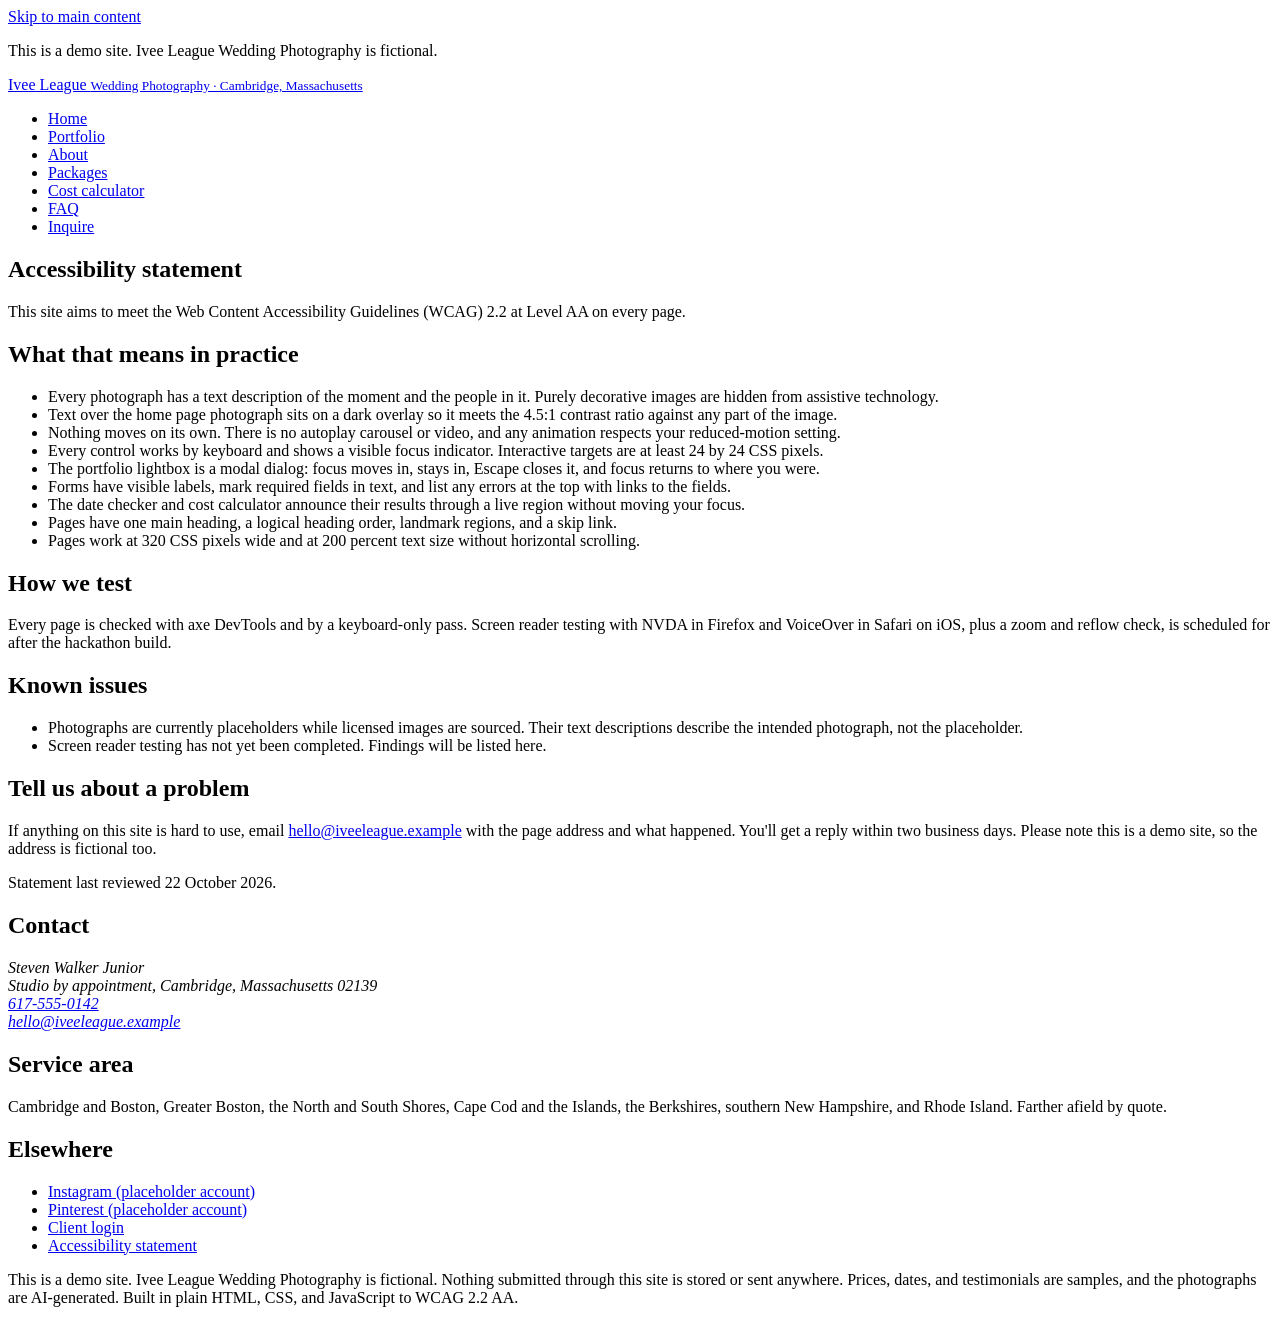
==== accessibility.html @ b7129be0 "Swap placeholder images for AI-generated photos Twelve team-supplied AI images converted to JPEG wit" ====
<!DOCTYPE html>
<html lang="en">
<head>
  <meta charset="utf-8">
  <meta name="viewport" content="width=device-width, initial-scale=1">
  <title>Accessibility statement · Ivee League Wedding Photography</title>
  <meta name="description" content="Ivee League Wedding Photography aims for WCAG 2.2 Level AA on every page. Known issues and how to report a problem.">
  <link rel="stylesheet" href="css/site.css">
</head>
<body>
  <a class="skip-link" href="#main">Skip to main content</a>

  <header class="site-header">
    <p class="demo-notice">This is a demo site. Ivee League Wedding Photography is fictional.</p>
    <div class="container">
      <a class="brand" href="index.html">Ivee League <small>Wedding Photography · Cambridge, Massachusetts</small></a>
      <nav class="site-nav" aria-label="Main">
        <ul>
        <li><a href="index.html">Home</a></li>
        <li><a href="portfolio.html">Portfolio</a></li>
        <li><a href="about.html">About</a></li>
        <li><a href="packages.html">Packages</a></li>
        <li><a href="calculator.html">Cost calculator</a></li>
        <li><a href="faq.html">FAQ</a></li>
        <li><a href="inquire.html" class="nav-cta">Inquire</a></li>
        </ul>
      </nav>
    </div>
  </header>

  <main id="main" tabindex="-1">

    <section class="container">
      <h1>Accessibility statement</h1>
      <div class="narrow flow">
        <p class="lede">This site aims to meet the Web Content Accessibility Guidelines (WCAG) 2.2 at Level AA on every page.</p>

        <h2>What that means in practice</h2>
        <ul>
          <li>Every photograph has a text description of the moment and the people in it. Purely decorative images are hidden from assistive technology.</li>
          <li>Text over the home page photograph sits on a dark overlay so it meets the 4.5:1 contrast ratio against any part of the image.</li>
          <li>Nothing moves on its own. There is no autoplay carousel or video, and any animation respects your reduced-motion setting.</li>
          <li>Every control works by keyboard and shows a visible focus indicator. Interactive targets are at least 24 by 24 CSS pixels.</li>
          <li>The portfolio lightbox is a modal dialog: focus moves in, stays in, Escape closes it, and focus returns to where you were.</li>
          <li>Forms have visible labels, mark required fields in text, and list any errors at the top with links to the fields.</li>
          <li>The date checker and cost calculator announce their results through a live region without moving your focus.</li>
          <li>Pages have one main heading, a logical heading order, landmark regions, and a skip link.</li>
          <li>Pages work at 320 CSS pixels wide and at 200 percent text size without horizontal scrolling.</li>
        </ul>

        <h2>How we test</h2>
        <p>Every page is checked with axe DevTools and by a keyboard-only pass. Screen reader testing with NVDA in Firefox and VoiceOver in Safari on iOS, plus a zoom and reflow check, is scheduled for after the hackathon build.</p>

        <h2>Known issues</h2>
        <ul>
          <li>Photographs are currently placeholders while licensed images are sourced. Their text descriptions describe the intended photograph, not the placeholder.</li>
          <li>Screen reader testing has not yet been completed. Findings will be listed here.</li>
        </ul>

        <h2>Tell us about a problem</h2>
        <p>If anything on this site is hard to use, email <a href="mailto:hello@iveeleague.example?subject=Website%20accessibility">hello@iveeleague.example</a> with the page address and what happened. You'll get a reply within two business days. Please note this is a demo site, so the address is fictional too.</p>

        <p class="muted">Statement last reviewed 22 October 2026.</p>
      </div>
    </section>

  </main>

  <footer class="site-footer">
    <div class="container">
      <div>
        <h2>Contact</h2>
        <address>
          Steven Walker Junior<br>
          Studio by appointment, Cambridge, Massachusetts 02139<br>
          <a href="tel:+16175550142">617-555-0142</a><br>
          <a href="mailto:hello@iveeleague.example">hello@iveeleague.example</a>
        </address>
      </div>
      <div>
        <h2>Service area</h2>
        <p>Cambridge and Boston, Greater Boston, the North and South Shores, Cape Cod and the Islands, the Berkshires, southern New Hampshire, and Rhode Island. Farther afield by quote.</p>
      </div>
      <div>
        <h2>Elsewhere</h2>
        <ul>
          <li><a href="https://www.instagram.com/iveeleague.demo">Instagram (placeholder account)</a></li>
          <li><a href="https://www.pinterest.com/iveeleaguedemo">Pinterest (placeholder account)</a></li>
          <li><a href="client-login.html">Client login</a></li>
          <li><a href="accessibility.html">Accessibility statement</a></li>
        </ul>
      </div>
      <p class="footer-legal">This is a demo site. Ivee League Wedding Photography is fictional. Nothing submitted through this site is stored or sent anywhere. Prices, dates, and testimonials are samples, and the photographs are AI-generated. Built in plain HTML, CSS, and JavaScript to WCAG 2.2 AA.</p>
    </div>
  </footer>
</body>
</html>
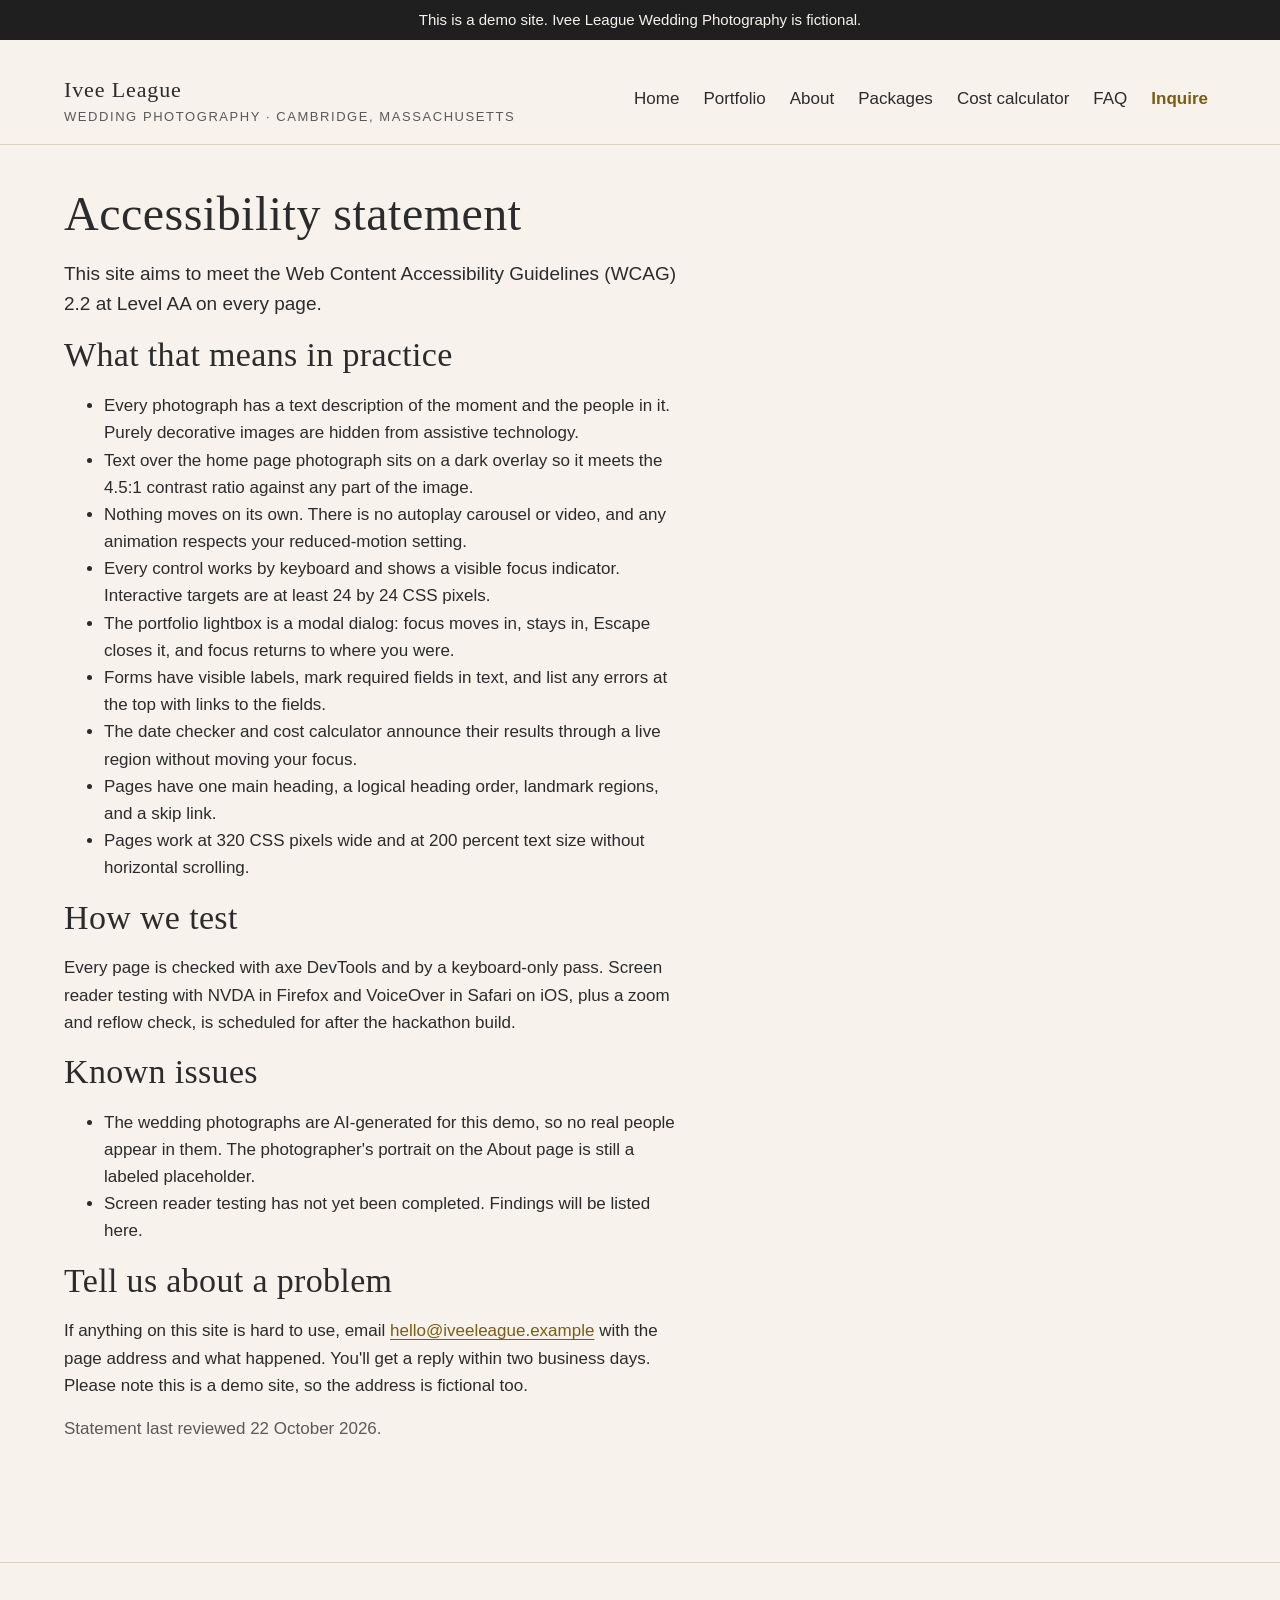
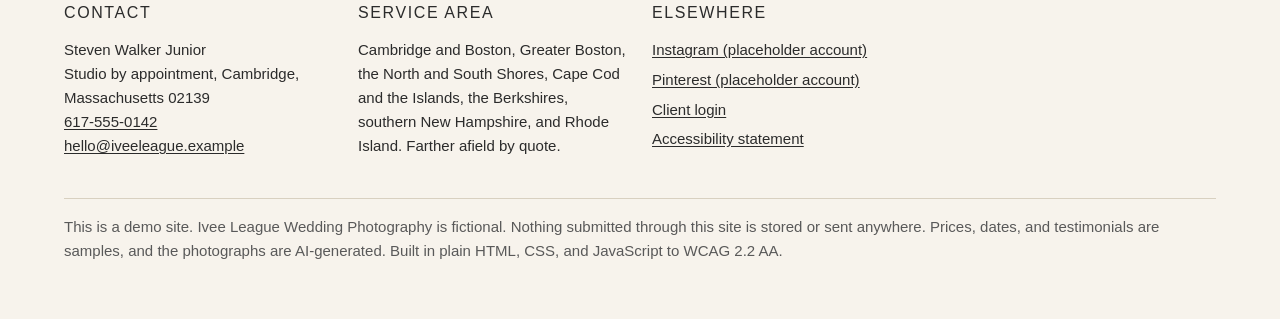
==== commit 20f21a66: "Accessibility statement: update known issues after the image swap Co-Authored-By: Claude Fable 5.1 <" ====
--- a/accessibility.html
+++ b/accessibility.html
@@ -53,7 +53,7 @@
 
         <h2>Known issues</h2>
         <ul>
-          <li>Photographs are currently placeholders while licensed images are sourced. Their text descriptions describe the intended photograph, not the placeholder.</li>
+          <li>The wedding photographs are AI-generated for this demo, so no real people appear in them. The photographer's portrait on the About page is still a labeled placeholder.</li>
           <li>Screen reader testing has not yet been completed. Findings will be listed here.</li>
         </ul>
 
--- a/css/site.css
+++ b/css/site.css
@@ -0,0 +1,317 @@
+/* Ivee League Wedding Photography — site styles
+   Palette and type are tokens so the whole site can be re-tuned in one place.
+   Contrast (WCAG 2.2 AA): charcoal on ivory 12.8:1, gold on ivory 5.6:1,
+   ivory on gold 5.6:1, muted text on ivory 6.3:1. */
+
+:root {
+  --ivory: #F7F3EC;
+  --ivory-deep: #EFE8DB;
+  --charcoal: #2B2B2B;
+  --charcoal-deep: #1F1F1F;
+  --muted: #595959;
+  --gold: #7A5C12;
+  --gold-soft: #C9B27A;   /* decorative rules only, never text */
+  --rule: #D8D0C0;
+  --error: #9B1C1C;       /* 7.6:1 on ivory */
+  --success: #1F5E3A;     /* 7.3:1 on ivory */
+  --focus: #1F4FA3;       /* 6.7:1 on ivory, 3:1+ against every surface */
+
+  --font-serif: "Iowan Old Style", "Palatino Linotype", Palatino, Georgia, "Times New Roman", serif;
+  --font-sans: -apple-system, BlinkMacSystemFont, "Segoe UI", Roboto, "Helvetica Neue", Arial, sans-serif;
+
+  --measure: 65ch;
+  --space-1: 0.5rem;
+  --space-2: 1rem;
+  --space-3: 1.5rem;
+  --space-4: 2.5rem;
+  --space-5: 4rem;
+  --radius: 2px;
+  --target: 44px;         /* comfortably above the 24px minimum (2.5.8) */
+}
+
+/* ---- Reset and base ---- */
+*, *::before, *::after { box-sizing: border-box; }
+html { -webkit-text-size-adjust: 100%; scroll-behavior: smooth; }
+body {
+  margin: 0;
+  background: var(--ivory);
+  color: var(--charcoal);
+  font-family: var(--font-sans);
+  font-size: 1.0625rem;
+  line-height: 1.6;
+}
+img, svg, picture { max-width: 100%; height: auto; display: block; }
+h1, h2, h3, h4 {
+  font-family: var(--font-serif);
+  font-weight: 400;
+  line-height: 1.2;
+  margin: 0 0 var(--space-2);
+  letter-spacing: 0.01em;
+}
+h1 { font-size: clamp(2rem, 5vw, 3rem); }
+h2 { font-size: clamp(1.5rem, 3.5vw, 2.125rem); }
+h3 { font-size: 1.3125rem; }
+p, ul, ol, dl, table, figure { margin: 0 0 var(--space-2); }
+a { color: var(--gold); text-decoration: underline; text-underline-offset: 0.15em; }
+a:hover { color: var(--charcoal); }
+hr { border: 0; border-top: 1px solid var(--rule); margin: var(--space-4) 0; }
+code { font-family: ui-monospace, Menlo, Consolas, monospace; font-size: 0.95em; }
+small, .muted { color: var(--muted); }
+.lede { font-size: 1.1875rem; max-width: var(--measure); }
+
+/* ---- Focus: visible everywhere, never clipped by sticky header ---- */
+:focus-visible {
+  outline: 3px solid var(--focus);
+  outline-offset: 3px;
+  box-shadow: 0 0 0 6px var(--ivory);
+}
+:target { scroll-margin-top: 6rem; }
+[id] { scroll-margin-top: 6rem; }
+
+/* ---- Motion: nothing moves unless the reader allows it ---- */
+@media (prefers-reduced-motion: reduce) {
+  html { scroll-behavior: auto; }
+  *, *::before, *::after { animation: none !important; transition: none !important; }
+}
+
+/* ---- Utilities ---- */
+.visually-hidden {
+  position: absolute !important;
+  width: 1px; height: 1px;
+  padding: 0; margin: -1px;
+  overflow: hidden; clip: rect(0 0 0 0); clip-path: inset(50%);
+  white-space: nowrap; border: 0;
+}
+.container { width: min(100% - 2rem, 72rem); margin-inline: auto; }
+.narrow { max-width: var(--measure); }
+.flow > * + * { margin-top: var(--space-2); }
+.center { text-align: center; }
+.rule-top { border-top: 1px solid var(--rule); padding-top: var(--space-3); }
+
+/* ---- Skip link ---- */
+.skip-link {
+  position: absolute; top: 0; left: 0;
+  padding: var(--space-1) var(--space-2);
+  background: var(--charcoal); color: var(--ivory);
+  transform: translateY(-120%);
+  z-index: 100;
+}
+.skip-link:focus { transform: none; outline-offset: -3px; }
+
+/* ---- Demo notice ---- */
+.demo-notice {
+  background: var(--charcoal-deep);
+  color: var(--ivory);
+  font-size: 0.9375rem;
+  text-align: center;
+  padding: var(--space-1) var(--space-2);
+}
+.demo-notice a { color: var(--ivory); }
+
+/* ---- Header and navigation ---- */
+.site-header {
+  border-bottom: 1px solid var(--rule);
+  background: var(--ivory);
+}
+.site-header .container {
+  display: flex; flex-wrap: wrap; align-items: center; justify-content: space-between;
+  gap: var(--space-2); padding-block: var(--space-2);
+}
+.brand {
+  font-family: var(--font-serif); font-size: 1.375rem; letter-spacing: 0.04em;
+  color: var(--charcoal); text-decoration: none;
+}
+.brand small { display: block; font-family: var(--font-sans); font-size: 0.8125rem; letter-spacing: 0.12em; text-transform: uppercase; }
+.site-nav ul { list-style: none; margin: 0; padding: 0; display: flex; flex-wrap: wrap; gap: 0 var(--space-1); }
+.site-nav a {
+  display: inline-flex; align-items: center; min-height: var(--target);
+  padding: 0 var(--space-1); color: var(--charcoal); text-decoration: none;
+  border-bottom: 2px solid transparent;
+}
+.site-nav a:hover { border-bottom-color: var(--gold-soft); }
+.site-nav a[aria-current="page"] { border-bottom-color: var(--gold); font-weight: 600; }
+.site-nav .nav-cta { color: var(--gold); font-weight: 600; }
+
+/* ---- Buttons ---- */
+.button {
+  display: inline-flex; align-items: center; justify-content: center;
+  min-height: var(--target); padding: 0.6rem 1.4rem;
+  font: inherit; font-weight: 600; letter-spacing: 0.02em;
+  background: var(--charcoal); color: var(--ivory);
+  border: 2px solid var(--charcoal); border-radius: var(--radius);
+  text-decoration: none; cursor: pointer;
+}
+.button:hover { background: var(--charcoal-deep); color: var(--ivory); }
+.button-gold { background: var(--gold); border-color: var(--gold); }
+.button-gold:hover { background: #5E4609; border-color: #5E4609; }
+.button-outline { background: transparent; color: var(--charcoal); }
+.button-outline:hover { background: var(--ivory-deep); color: var(--charcoal); }
+.button:disabled, .button[aria-disabled="true"] { opacity: 0.55; cursor: not-allowed; }
+.cta-row { display: flex; flex-wrap: wrap; gap: var(--space-2); }
+
+/* ---- Hero: overlay keeps text at 4.5:1 regardless of the photo ---- */
+.hero { position: relative; isolation: isolate; color: var(--ivory); }
+.hero img { width: 100%; height: min(70vh, 640px); object-fit: cover; }
+.hero::after {
+  content: ""; position: absolute; inset: 0; z-index: 1;
+  background: linear-gradient(to top, rgba(31,31,31,0.88) 0%, rgba(31,31,31,0.65) 55%, rgba(31,31,31,0.35) 100%);
+}
+.hero-text {
+  position: absolute; inset: auto 0 0 0; z-index: 2;
+  padding: var(--space-4) 0;
+}
+.hero-text h1, .hero-text p { color: var(--ivory); text-shadow: 0 1px 2px rgba(0,0,0,0.5); }
+.hero-text p { font-size: 1.25rem; max-width: 40ch; }
+
+/* ---- Sections ---- */
+section { padding-block: var(--space-4); }
+.section-title { display: flex; align-items: center; gap: var(--space-2); }
+.section-title::after { content: ""; flex: 1; height: 1px; background: var(--rule); }
+
+/* ---- Photo grid and cards ---- */
+.photo-grid {
+  display: grid; gap: var(--space-2);
+  grid-template-columns: repeat(auto-fill, minmax(min(100%, 16rem), 1fr));
+  list-style: none; padding: 0; margin: 0;
+}
+.photo-grid img { aspect-ratio: 3 / 2; object-fit: cover; width: 100%; background: var(--ivory-deep); }
+.photo-grid .portrait img { aspect-ratio: 2 / 3; }
+.photo-grid button {
+  display: block; width: 100%; padding: 0; border: 0; background: none; cursor: pointer;
+}
+.photo-grid figcaption { font-size: 0.9375rem; color: var(--muted); margin-top: var(--space-1); }
+
+.card {
+  border: 1px solid var(--rule); padding: var(--space-3); background: #FFFDF9;
+}
+.card-grid { display: grid; gap: var(--space-2); grid-template-columns: repeat(auto-fit, minmax(min(100%, 18rem), 1fr)); }
+
+/* ---- Filter chips (aria-pressed shows state, not color alone) ---- */
+.filters { display: flex; flex-wrap: wrap; gap: var(--space-1); margin-bottom: var(--space-3); }
+.chip {
+  min-height: var(--target); padding: 0.4rem 1rem;
+  font: inherit; background: transparent; color: var(--charcoal);
+  border: 1px solid var(--charcoal); border-radius: 999px; cursor: pointer;
+}
+.chip[aria-pressed="true"] { background: var(--charcoal); color: var(--ivory); }
+.chip[aria-pressed="true"]::before { content: "✓ "; }
+
+/* ---- Testimonial ---- */
+.testimonial { border-left: 3px solid var(--gold-soft); padding-left: var(--space-3); max-width: var(--measure); }
+.testimonial blockquote { margin: 0; font-family: var(--font-serif); font-size: 1.25rem; }
+.testimonial .label { display: block; font-size: 0.8125rem; letter-spacing: 0.1em; text-transform: uppercase; color: var(--muted); margin-bottom: var(--space-1); }
+
+/* ---- Tables ---- */
+table { border-collapse: collapse; width: 100%; }
+th, td { text-align: left; padding: 0.75rem; border-bottom: 1px solid var(--rule); vertical-align: top; }
+th { font-weight: 600; }
+thead th { border-bottom: 2px solid var(--charcoal); }
+.table-wrap { overflow-x: auto; }
+.price { font-family: var(--font-serif); font-size: 1.5rem; }
+
+/* ---- Forms ---- */
+fieldset { border: 1px solid var(--rule); padding: var(--space-2) var(--space-3); margin: 0 0 var(--space-3); }
+legend { font-family: var(--font-serif); font-size: 1.25rem; padding: 0 var(--space-1); }
+.field { margin-bottom: var(--space-3); max-width: 36rem; }
+.field label, .field .label { display: block; font-weight: 600; margin-bottom: 0.25rem; }
+.field .hint { display: block; color: var(--muted); font-size: 0.9375rem; margin-bottom: 0.4rem; }
+input:not([type="checkbox"]):not([type="radio"]), select, textarea {
+  width: 100%; min-height: var(--target); padding: 0.5rem 0.75rem;
+  font: inherit; color: var(--charcoal); background: #fff;
+  border: 1px solid var(--muted); border-radius: var(--radius);
+}
+textarea { min-height: 8rem; resize: vertical; }
+input[type="checkbox"], input[type="radio"] { width: 1.5rem; height: 1.5rem; margin: 0 0.5rem 0 0; vertical-align: middle; }
+.choice { display: flex; align-items: center; min-height: var(--target); font-weight: 400; }
+.field.has-error input, .field.has-error select, .field.has-error textarea { border: 2px solid var(--error); }
+.error-text { color: var(--error); font-weight: 600; margin-top: 0.35rem; }
+.error-summary {
+  border: 2px solid var(--error); padding: var(--space-2) var(--space-3); margin-bottom: var(--space-3);
+  background: #FFF5F5;
+}
+.error-summary h2 { font-size: 1.25rem; color: var(--error); }
+.error-summary a { color: var(--error); }
+.required-note { color: var(--muted); }
+
+/* ---- Stepper: buttons meet the 24px floor with room to spare ---- */
+.stepper { display: inline-flex; align-items: stretch; }
+.stepper input { width: 5rem; text-align: center; border-radius: 0; }
+.stepper button {
+  min-width: var(--target); min-height: var(--target); font: inherit; font-size: 1.25rem;
+  background: var(--ivory-deep); color: var(--charcoal); border: 1px solid var(--muted); cursor: pointer;
+}
+
+/* ---- Live results ---- */
+.result {
+  border: 1px solid var(--rule); border-left: 4px solid var(--gold);
+  padding: var(--space-2) var(--space-3); background: #FFFDF9; margin-block: var(--space-2);
+}
+.result:empty { display: none; }
+.result[data-status="booked"] { border-left-color: var(--error); }
+.result[data-status="available"] { border-left-color: var(--success); }
+.estimate-total { font-family: var(--font-serif); font-size: 1.75rem; }
+
+/* ---- FAQ ---- */
+details { border-top: 1px solid var(--rule); }
+details:last-of-type { border-bottom: 1px solid var(--rule); }
+summary {
+  cursor: pointer; padding: var(--space-2) 0; font-family: var(--font-serif); font-size: 1.25rem;
+  min-height: var(--target); list-style-position: inside;
+}
+details > :not(summary) { max-width: var(--measure); }
+details[open] summary { font-weight: 600; }
+
+/* ---- Lightbox (modal dialog) ---- */
+.lightbox { border: 0; padding: 0; background: transparent; max-width: min(96vw, 80rem); }
+.lightbox::backdrop { background: rgba(31,31,31,0.92); }
+.lightbox-inner { background: var(--charcoal-deep); color: var(--ivory); padding: var(--space-2); }
+.lightbox img { max-height: 75vh; width: auto; margin-inline: auto; object-fit: contain; }
+.lightbox-controls { display: flex; justify-content: space-between; align-items: center; gap: var(--space-2); margin-top: var(--space-2); }
+.lightbox-controls button {
+  min-width: var(--target); min-height: var(--target); padding: 0.5rem 1rem;
+  font: inherit; background: var(--ivory); color: var(--charcoal); border: 2px solid var(--ivory); cursor: pointer;
+}
+.lightbox-controls button:focus-visible { outline-color: #FFD966; box-shadow: none; }
+.lightbox figcaption { text-align: center; margin-top: var(--space-1); }
+
+/* ---- Footer ---- */
+.site-footer {
+  border-top: 1px solid var(--rule); margin-top: var(--space-5);
+  padding-block: var(--space-4); font-size: 0.9375rem;
+}
+.site-footer .container { display: grid; gap: var(--space-3); grid-template-columns: repeat(auto-fit, minmax(min(100%, 14rem), 1fr)); }
+.site-footer h2 { font-size: 1rem; font-family: var(--font-sans); letter-spacing: 0.1em; text-transform: uppercase; }
+.site-footer ul { list-style: none; padding: 0; }
+.site-footer li { margin-bottom: 0.35rem; }
+.site-footer a { color: var(--charcoal); }
+.site-footer address { font-style: normal; }
+.footer-legal { grid-column: 1 / -1; border-top: 1px solid var(--rule); padding-top: var(--space-2); color: var(--muted); }
+
+/* ---- Small screens: 320px must work with no horizontal scroll ---- */
+@media (max-width: 40rem) {
+  .site-header .container { flex-direction: column; align-items: flex-start; }
+  .hero img { height: 60vh; }
+  .hero-text p { font-size: 1.125rem; }
+  th, td { padding: 0.5rem; }
+}
+
+/* ---- Print ---- */
+@media print {
+  .demo-notice, .site-nav, .skip-link, .cta-row, .filters { display: none; }
+  body { background: #fff; color: #000; }
+}
+
+/* ---- Page-specific ---- */
+section.hero { padding: 0; }
+.about-grid { display: grid; gap: var(--space-3); align-items: start; }
+@media (min-width: 48rem) { .about-grid { grid-template-columns: minmax(0, 2fr) minmax(0, 1fr); } }
+
+[hidden] { display: none !important; }
+.calculator-layout { display: grid; gap: var(--space-4); align-items: start; }
+@media (min-width: 60rem) { .calculator-layout { grid-template-columns: minmax(0, 3fr) minmax(0, 2fr); } .estimate { position: sticky; top: var(--space-2); } }
+.estimate { border: 1px solid var(--rule); padding: var(--space-3); background: #FFFDF9; }
+.estimate table { margin-top: var(--space-2); }
+.estimate tfoot th, .estimate tfoot td { border-top: 2px solid var(--charcoal); border-bottom: 0; font-weight: 600; }
+.date-form { max-width: 36rem; }
+.lightbox-title { font-family: var(--font-serif); font-size: 1.125rem; margin: 0 0 var(--space-1); }
+.thumb:focus-visible { outline-offset: 4px; }
